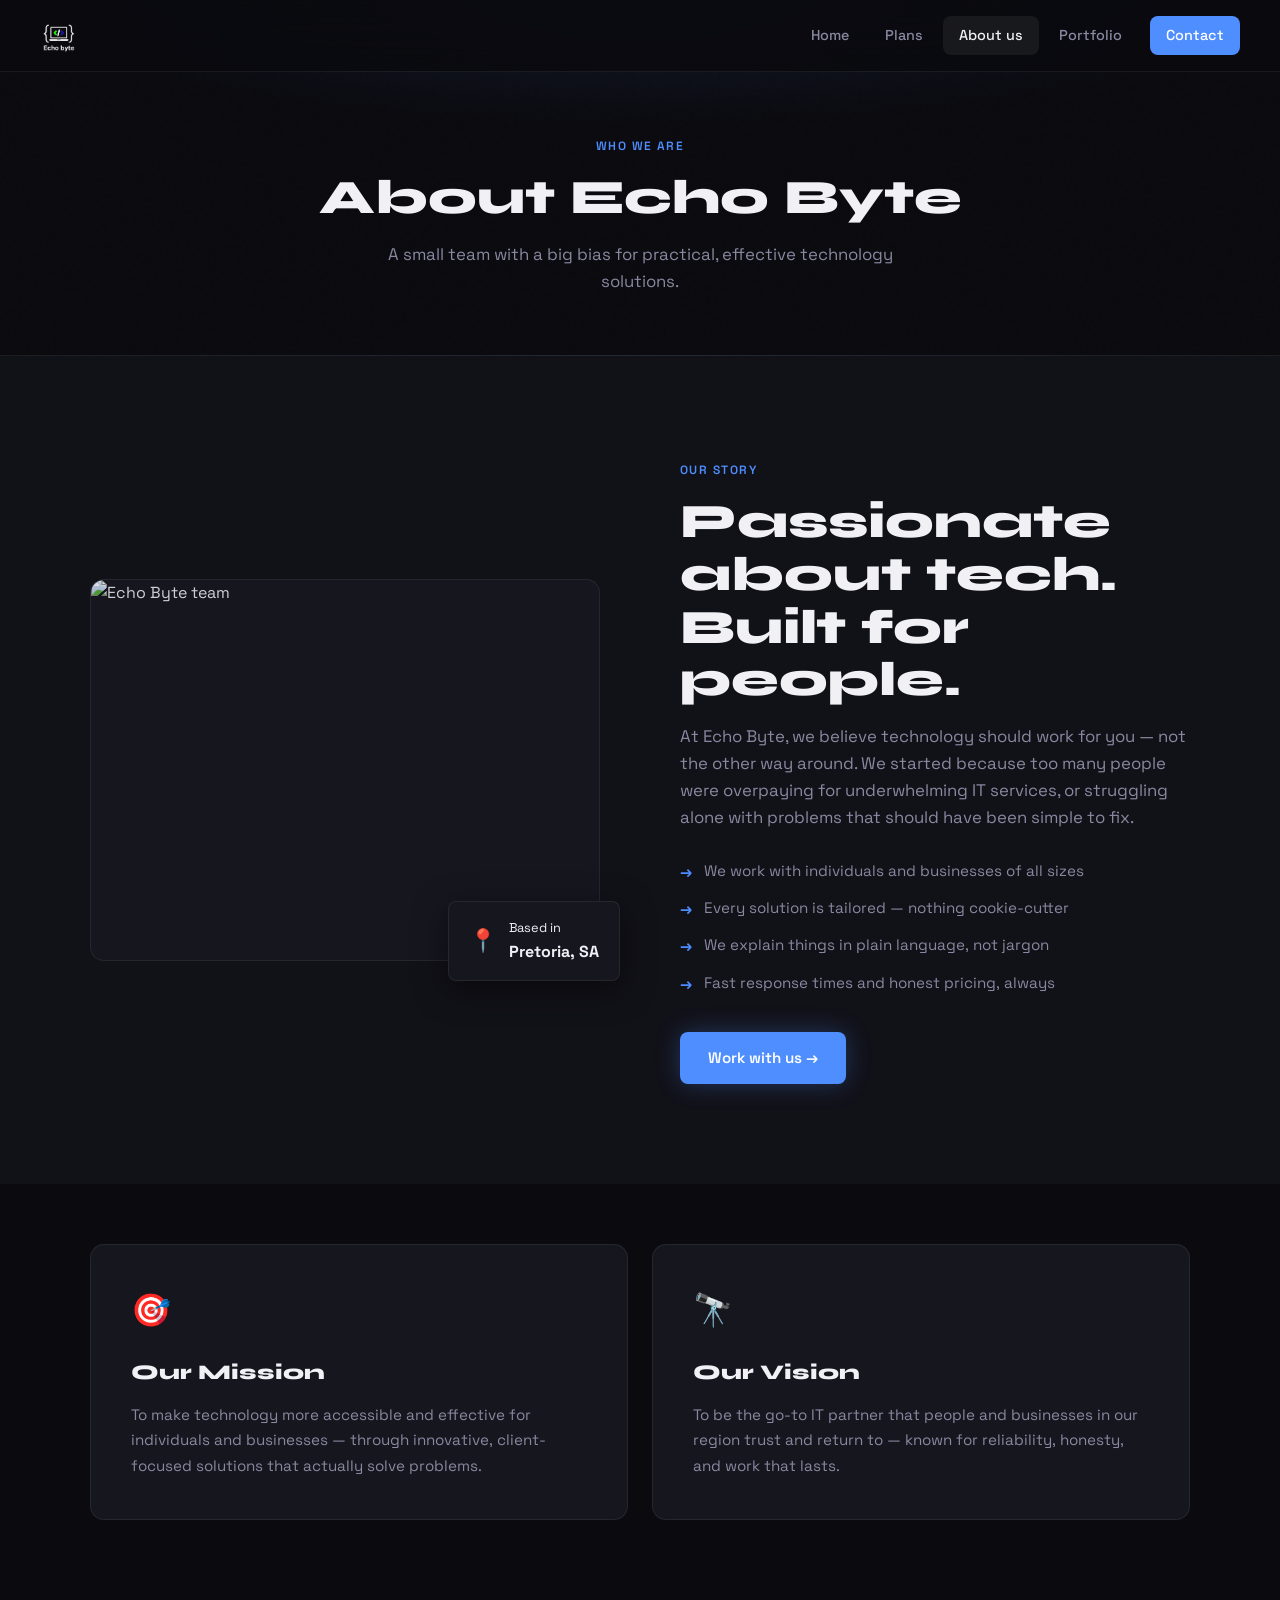
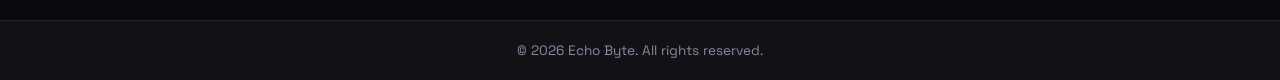
==== about.html @ 9bf3c364 "Add files via upload" ====
<!DOCTYPE html>
<html lang="en">
<head>
  <meta charset="UTF-8">
  <meta name="viewport" content="width=device-width, initial-scale=1.0">
  <title>About Us — Echo Byte</title>
  <link rel="stylesheet" href="style.css">
</head>

<body>

  <header>
    <a href="/" style="display:flex;align-items:center;gap:10px;">
    <img src="Logo_transparntBG.png" alt="Echo Byte" class="logo-img">
  </a>
    <div class="menu-toggle" id="menuToggle" aria-label="Toggle menu">
      <span></span><span></span><span></span>
    </div>
    <nav id="mainNav">
      <ul>
        <li><a href="index.html">Home</a></li>
        <li><a href="planne.html">Plans</a></li>
        <li><a href="about.html" class="active">About us</a></li>
        <li><a href="portfolio.html">Portfolio</a></li>
        <li><a href="kontak.html" class="nav-cta">Contact</a></li>
      </ul>
    </nav>
  </header>

  <div class="page-hero">
    <span class="section-tag fade-in">Who we are</span>
    <h1 class="section-title fade-in fade-in-1">About Echo Byte</h1>
    <p class="section-sub fade-in fade-in-2">A small team with a big bias for practical, effective technology solutions.</p>
  </div>

  <section class="about">
    <div class="about-inner">

      <div class="about-visual fade-in">
        <div class="about-img-wrap">
          <img src="images/teamwork.jpg" alt="Echo Byte team">
        </div>
        <div class="about-float">
          <div class="about-float-icon">📍</div>
          <div class="about-float-text">
            <span>Based in</span>
            <strong>Pretoria, SA</strong>
          </div>
        </div>
      </div>

      <div class="about-content fade-in fade-in-2">
        <span class="section-tag">Our story</span>
        <h2 class="section-title">Passionate about tech.<br>Built for people.</h2>
        <p class="section-sub" style="margin-bottom: 28px;">
          At Echo Byte, we believe technology should work for you — not the other way around. We started because too many people were overpaying for underwhelming IT services, or struggling alone with problems that should have been simple to fix.
        </p>
        <ul class="about-list">
          <li>We work with individuals and businesses of all sizes</li>
          <li>Every solution is tailored — nothing cookie-cutter</li>
          <li>We explain things in plain language, not jargon</li>
          <li>Fast response times and honest pricing, always</li>
        </ul>
        <a href="kontak.html" class="btn btn-primary">Work with us →</a>
      </div>

    </div>
  </section>

  <section class="mv-section">
    <div class="mv-grid">

      <div class="mv-card fade-in">
        <div class="mv-icon">🎯</div>
        <h3 class="mv-title">Our Mission</h3>
        <p class="mv-body">
          To make technology more accessible and effective for individuals and businesses — through innovative, client-focused solutions that actually solve problems.
        </p>
      </div>

      <div class="mv-card fade-in fade-in-1">
        <div class="mv-icon">🔭</div>
        <h3 class="mv-title">Our Vision</h3>
        <p class="mv-body">
          To be the go-to IT partner that people and businesses in our region trust and return to — known for reliability, honesty, and work that lasts.
        </p>
      </div>

    </div>
  </section>

 <footer class="footer-reveal">

  <div class="footer-preview">
    <p>© 2026 Echo Byte. All rights reserved.</p>
  </div>

  <div class="footer-large">

    <div class="footer-container">

      <div class="footer-brand">
        <img src="Logo_transparntBG.png" alt="Echo Byte" class="footer-logo">

        <p>
          Practical, effective technology solutions designed for individuals
          and businesses that value reliability and simplicity.
        </p>
      </div>

      <div class="footer-column">
        <h3>Navigation</h3>
        <ul>
          <li><a href="/index.html">Home</a></li>
          <li><a href="/about.html">About Us</a></li>
          <li><a href="/planne.html">Plans</a></li>
          <li><a href="/services.html">Services</a></li>
          <li><a href="/kontak.html">Contact</a></li>
        </ul>
      </div>

      <div class="footer-column">
        <h3>Legal</h3>
        <ul>
          <li><a href="/privacyagreement.html">Privacy Agreement</a></li>
          <li><a href="/TandCs.html">Terms & Conditions</a></li>
        </ul>
      </div>

    </div>

  </div>

</footer>
 
<script>
document.addEventListener("DOMContentLoaded", () => {
  const footer = document.querySelector(".footer-reveal");

  if (!footer) return;

  let startY = 0;

  const nearBottom = () =>
    window.innerHeight + window.scrollY >=
    document.documentElement.scrollHeight - 10;

  // DESKTOP (mouse wheel)
  window.addEventListener("wheel", (e) => {
    if (!nearBottom()) return;

    if (e.deltaY > 0) {
      footer.classList.add("expanded");
    }

    if (e.deltaY < 0) {
      footer.classList.remove("expanded");
    }
  }, { passive: true });

  // MOBILE (touch)
  window.addEventListener("touchstart", (e) => {
    startY = e.touches[0].clientY;
  }, { passive: true });

  window.addEventListener("touchmove", (e) => {
    if (!nearBottom()) return;

    const y = e.touches[0].clientY;
    const diff = startY - y;

    if (diff > 25) {
      footer.classList.add("expanded"); // swipe up
    }

    if (diff < -25) {
      footer.classList.remove("expanded"); // swipe down
    }
  }, { passive: true });
});
</script>

</body>
</html>
---- style.css ----
@import url('https://fonts.googleapis.com/css2?family=Space+Grotesk:wght@300;400;500;600;700&family=Syne:wght@700;800&display=swap');

/* ── Reset & Base ────────────────────────────────── */
*, *::before, *::after {
  margin: 0;
  padding: 0;
  box-sizing: border-box;
}

:root {
  --bg:        #0a0a0f;
  --bg-2:      #111118;
  --bg-card:   #16161f;
  --border:    rgba(255,255,255,0.07);
  --accent:    #4f8eff;
  --accent-2:  #a78bfa;
  --text:      #f0f0f5;
  --muted:     #8888a0;
  --nav-h:     72px;
  --radius:    14px;
  --radius-sm: 8px;
}

html { scroll-behavior: smooth; }

body {
  font-family: 'Space Grotesk', sans-serif;
  background: var(--bg);
  color: var(--text);
  overflow-x: hidden;
  line-height: 1.6;
}

img { max-width: 100%; display: block; }
a   { text-decoration: none; color: inherit; }

/* ── Noise overlay ───────────────────────────────── */
body::before {
  content: '';
  position: fixed;
  inset: 0;
  background-image: url("data:image/svg+xml,%3Csvg viewBox='0 0 256 256' xmlns='http://www.w3.org/2000/svg'%3E%3Cfilter id='n'%3E%3CfeTurbulence type='fractalNoise' baseFrequency='0.9' numOctaves='4' stitchTiles='stitch'/%3E%3C/filter%3E%3Crect width='100%25' height='100%25' filter='url(%23n)' opacity='0.04'/%3E%3C/svg%3E");
  pointer-events: none;
  z-index: 0;
  opacity: 0.4;
}

/* ── Navigation ──────────────────────────────────── */
header {
  position: fixed;
  top: 0; left: 0; right: 0;
  height: var(--nav-h);
  display: flex;
  align-items: center;
  padding: 0 40px;
  background: rgba(10,10,15,0.85);
  backdrop-filter: blur(20px);
  -webkit-backdrop-filter: blur(20px);
  border-bottom: 1px solid var(--border);
  z-index: 1000;
  gap: 24px;
}

.logo-img {
  height: 36px;
  width: auto;
}

nav { margin-left: auto; }

nav ul {
  display: flex;
  list-style: none;
  gap: 4px;
  align-items: center;
}

nav a {
  display: block;
  padding: 8px 16px;
  border-radius: var(--radius-sm);
  font-size: 0.9rem;
  font-weight: 500;
  color: var(--muted);
  transition: color 0.2s, background 0.2s;
}

nav a:hover,
nav a.active {
  color: var(--text);
  background: rgba(255,255,255,0.06);
}

nav a.nav-cta {
  background: var(--accent);
  color: #fff;
  margin-left: 8px;
}
nav a.nav-cta:hover {
  background: #3a7aee;
  color: #fff;
}

/* Hamburger */
.menu-toggle {
  display: none;
  flex-direction: column;
  cursor: pointer;
  gap: 5px;
  margin-left: auto;
  padding: 4px;
}
.menu-toggle span {
  width: 22px; height: 2px;
  background: var(--text);
  border-radius: 2px;
  transition: transform 0.3s, opacity 0.3s;
}

/* ── Buttons ─────────────────────────────────────── */
.btn {
  display: inline-flex;
  align-items: center;
  gap: 8px;
  padding: 14px 28px;
  border-radius: var(--radius-sm);
  font-family: 'Space Grotesk', sans-serif;
  font-size: 0.95rem;
  font-weight: 600;
  cursor: pointer;
  transition: transform 0.2s, box-shadow 0.2s, background 0.2s;
  border: none;
}

.btn-primary {
  background: var(--accent);
  color: #fff;
  box-shadow: 0 0 24px rgba(79,142,255,0.3);
}
.btn-primary:hover {
  background: #3a7aee;
  transform: translateY(-2px);
  box-shadow: 0 4px 32px rgba(79,142,255,0.45);
}

.btn-ghost {
  background: transparent;
  color: var(--text);
  border: 1px solid var(--border);
}
.btn-ghost:hover {
  background: rgba(255,255,255,0.06);
  transform: translateY(-2px);
}

/* ── Section base ────────────────────────────────── */
section {
  position: relative;
  z-index: 1;
}

.section-tag {
  display: inline-block;
  font-size: 0.75rem;
  font-weight: 600;
  letter-spacing: 0.12em;
  text-transform: uppercase;
  color: var(--accent);
  margin-bottom: 16px;
}

.section-title {
  font-family: 'Syne', sans-serif;
  font-size: clamp(2rem, 4vw, 3rem);
  font-weight: 800;
  line-height: 1.1;
  margin-bottom: 16px;
}

.section-sub {
  font-size: 1.05rem;
  color: var(--muted);
  max-width: 540px;
}

/* ── Hero ────────────────────────────────────────── */
.hero {
  min-height: 100vh;
  display: flex;
  align-items: center;
  justify-content: center;
  text-align: center;
  padding: calc(var(--nav-h) + 60px) 24px 80px;
  position: relative;
  overflow: hidden;
}

.hero-bg {
  position: absolute;
  inset: 0;
  background: radial-gradient(ellipse 80% 60% at 50% 0%, rgba(79,142,255,0.12) 0%, transparent 70%),
              radial-gradient(ellipse 60% 40% at 80% 80%, rgba(167,139,250,0.08) 0%, transparent 60%);
}

/* Grid lines */
.hero-bg::after {
  content: '';
  position: absolute;
  inset: 0;
  background-image:
    linear-gradient(rgba(255,255,255,0.03) 1px, transparent 1px),
    linear-gradient(90deg, rgba(255,255,255,0.03) 1px, transparent 1px);
  background-size: 60px 60px;
  mask-image: radial-gradient(ellipse 80% 80% at 50% 50%, black, transparent);
}

.hero-content {
  position: relative;
  z-index: 2;
  max-width: 760px;
}

.hero-badge {
  display: inline-flex;
  align-items: center;
  gap: 8px;
  padding: 6px 16px;
  border-radius: 100px;
  border: 1px solid rgba(79,142,255,0.3);
  background: rgba(79,142,255,0.08);
  font-size: 0.8rem;
  font-weight: 500;
  color: var(--accent);
  margin-bottom: 28px;
}
.hero-badge::before {
  content: '';
  width: 6px; height: 6px;
  border-radius: 50%;
  background: var(--accent);
  animation: pulse 2s infinite;
}
@keyframes pulse {
  0%,100% { opacity: 1; transform: scale(1); }
  50%      { opacity: 0.5; transform: scale(1.3); }
}

.hero h1 {
  font-family: 'Syne', sans-serif;
  font-size: clamp(2.6rem, 6vw, 5rem);
  font-weight: 800;
  line-height: 1.05;
  margin-bottom: 24px;
  letter-spacing: -0.02em;
}

.hero h1 .grad {
  background: linear-gradient(135deg, var(--accent), var(--accent-2));
  -webkit-background-clip: text;
  -webkit-text-fill-color: transparent;
  background-clip: text;
}

.hero p {
  font-size: 1.15rem;
  color: var(--muted);
  margin-bottom: 40px;
  max-width: 520px;
  margin-left: auto;
  margin-right: auto;
}

.hero-actions {
  display: flex;
  gap: 12px;
  justify-content: center;
  flex-wrap: wrap;
}

/* Scroll indicator */
.scroll-hint {
  position: absolute;
  bottom: 36px;
  left: 50%;
  transform: translateX(-50%);
  display: flex;
  flex-direction: column;
  align-items: center;
  gap: 6px;
  color: var(--muted);
  font-size: 0.75rem;
  letter-spacing: 0.08em;
  text-transform: uppercase;
  animation: fadeInUp 1s 1s both;
}
.scroll-hint::after {
  content: '';
  width: 1px;
  height: 32px;
  background: linear-gradient(var(--muted), transparent);
  animation: scrollLine 1.5s ease-in-out infinite;
}
@keyframes scrollLine {
  0%   { transform: scaleY(0); transform-origin: top; }
  50%  { transform: scaleY(1); transform-origin: top; }
  51%  { transform-origin: bottom; }
  100% { transform: scaleY(0); transform-origin: bottom; }
}

/* ── Stats bar ───────────────────────────────────── */
.stats-bar {
  display: flex;
  justify-content: center;
  gap: 0;
  border-top: 1px solid var(--border);
  border-bottom: 1px solid var(--border);
  background: var(--bg-2);
  overflow: hidden;
}
.stat-item {
  flex: 1;
  max-width: 220px;
  padding: 28px 24px;
  text-align: center;
  border-right: 1px solid var(--border);
}
.stat-item:last-child { border-right: none; }
.stat-num {
  font-family: 'Syne', sans-serif;
  font-size: 1.8rem;
  font-weight: 800;
  color: var(--accent);
  display: block;
}
.stat-label {
  font-size: 0.8rem;
  color: var(--muted);
  margin-top: 2px;
}

/* ── Services grid ───────────────────────────────── */
.services {
  padding: 100px 40px;
  background: var(--bg);
}

.services-header {
  text-align: center;
  margin-bottom: 64px;
}
.services-header .section-sub {
  margin: 0 auto;
}

.services-grid {
  display: grid;
  grid-template-columns: repeat(auto-fit, minmax(280px, 1fr));
  gap: 20px;
  max-width: 1200px;
  margin: 0 auto;
}

.service-card {
  background: var(--bg-card);
  border: 1px solid var(--border);
  border-radius: var(--radius);
  padding: 36px 32px;
  position: relative;
  overflow: hidden;
  transition: border-color 0.3s, transform 0.3s, box-shadow 0.3s;
  cursor: default;
}

.service-card::before {
  content: '';
  position: absolute;
  top: 0; left: 0; right: 0;
  height: 2px;
  background: linear-gradient(90deg, var(--accent), var(--accent-2));
  opacity: 0;
  transition: opacity 0.3s;
}

.service-card:hover {
  border-color: rgba(79,142,255,0.25);
  transform: translateY(-4px);
  box-shadow: 0 12px 40px rgba(0,0,0,0.4);
}
.service-card:hover::before { opacity: 1; }

.service-icon {
  width: 52px; height: 52px;
  border-radius: 12px;
  background: rgba(79,142,255,0.12);
  display: flex;
  align-items: center;
  justify-content: center;
  font-size: 1.5rem;
  margin-bottom: 24px;
  border: 1px solid rgba(79,142,255,0.2);
}

.service-card h2 {
  font-size: 1.15rem;
  font-weight: 600;
  margin-bottom: 10px;
}
.service-card p {
  font-size: 0.9rem;
  color: var(--muted);
  line-height: 1.6;
  margin-bottom: 24px;
}
.service-link {
  font-size: 0.85rem;
  font-weight: 600;
  color: var(--accent);
  display: inline-flex;
  align-items: center;
  gap: 6px;
  transition: gap 0.2s;
}

    .services-page { padding: 80px 40px 100px; background: var(--bg); }

    .services-full-grid {
      max-width: 1100px;
      margin: 0 auto;
      display: grid;
      gap: 32px;
    }

    .service-full-card {
      background: var(--bg-card);
      border: 1px solid var(--border);
      border-radius: var(--radius);
      display: grid;
      grid-template-columns: 280px 1fr;
      overflow: hidden;
      transition: border-color 0.3s, box-shadow 0.3s;
    }
    .service-full-card:hover {
      border-color: rgba(79,142,255,0.25);
      box-shadow: 0 8px 40px rgba(0,0,0,0.4);
    }
    .service-full-card:nth-child(even) {
      grid-template-columns: 1fr 280px;
    }
    .service-full-card:nth-child(even) .sfcard-visual { order: 2; }
    .service-full-card:nth-child(even) .sfcard-body   { order: 1; }

    .sfcard-visual {
      background: var(--bg-2);
      display: flex;
      align-items: center;
      justify-content: center;
      font-size: 4rem;
      border-right: 1px solid var(--border);
      position: relative;
      overflow: hidden;
      min-height: 220px;
    }
    .service-full-card:nth-child(even) .sfcard-visual {
      border-right: none;
      border-left: 1px solid var(--border);
    }
    .sfcard-visual::after {
      content: '';
      position: absolute;
      inset: 0;
      background: radial-gradient(circle at 50% 50%, rgba(79,142,255,0.06), transparent 70%);
    }

    .sfcard-body {
      padding: 40px 40px;
    }
    .sfcard-tag {
      font-size: 0.72rem;
      font-weight: 600;
      letter-spacing: 0.1em;
      text-transform: uppercase;
      color: var(--accent);
      margin-bottom: 12px;
    }
    .sfcard-body h2 {
      font-family: 'Syne', sans-serif;
      font-size: 1.5rem;
      font-weight: 800;
      margin-bottom: 14px;
    }
    .sfcard-body p {
      color: var(--muted);
      font-size: 0.95rem;
      line-height: 1.7;
      margin-bottom: 24px;
    }
    .sfcard-features {
      list-style: none;
      display: flex;
      flex-direction: column;
      gap: 8px;
      margin-bottom: 28px;
    }
    .sfcard-features li {
      font-size: 0.88rem;
      color: var(--muted);
      display: flex;
      align-items: center;
      gap: 10px;
    }
    .sfcard-features li::before {
      content: '✓';
      color: var(--accent);
      font-weight: 700;
      font-size: 0.8rem;
    }

    @media (max-width: 768px) {
      .services-page { padding: 60px 20px 80px; }
      .service-full-card,
      .service-full-card:nth-child(even) {
        grid-template-columns: 1fr;
      }
      .sfcard-visual { min-height: 140px; border-right: none !important; border-left: none !important; border-bottom: 1px solid var(--border); }
      .service-full-card:nth-child(even) .sfcard-visual { order: 0; }
      .service-full-card:nth-child(even) .sfcard-body   { order: 1; }
      .sfcard-body { padding: 28px 24px; }
    }
.service-card:hover .service-link { gap: 10px; }

/* ── About ───────────────────────────────────────── */
.about {
  padding: 100px 40px;
  background: var(--bg-2);
}

.about-inner {
  max-width: 1100px;
  margin: 0 auto;
  display: grid;
  grid-template-columns: 1fr 1fr;
  gap: 80px;
  align-items: center;
}

.about-visual {
  position: relative;
}
.about-img-wrap {
  border-radius: var(--radius);
  overflow: hidden;
  border: 1px solid var(--border);
  aspect-ratio: 4/3;
  background: var(--bg-card);
  display: flex;
  align-items: center;
  justify-content: center;
}
.about-img-wrap img {
  width: 100%; height: 100%;
  object-fit: cover;
  opacity: 0.85;
}

/* floating card */
.about-float {
  position: absolute;
  bottom: -20px;
  right: -20px;
  background: var(--bg-card);
  border: 1px solid var(--border);
  border-radius: var(--radius-sm);
  padding: 16px 20px;
  display: flex;
  align-items: center;
  gap: 12px;
  box-shadow: 0 8px 32px rgba(0,0,0,0.5);
}
.about-float-icon { font-size: 1.4rem; }
.about-float-text { font-size: 0.8rem; }
.about-float-text strong { display: block; font-size: 1rem; }

.about-content .section-sub { margin-bottom: 32px; }

.about-list {
  list-style: none;
  display: flex;
  flex-direction: column;
  gap: 12px;
  margin-bottom: 36px;
}
.about-list li {
  display: flex;
  align-items: flex-start;
  gap: 12px;
  font-size: 0.95rem;
  color: var(--muted);
}
.about-list li::before {
  content: '→';
  color: var(--accent);
  font-weight: 700;
  margin-top: 1px;
  flex-shrink: 0;
}
.mv-section { padding: 60px 40px 100px; background: var(--bg); }
    .mv-grid {
      max-width: 1100px;
      margin: 0 auto;
      display: grid;
      grid-template-columns: 1fr 1fr;
      gap: 24px;
    }
    .mv-card {
      background: var(--bg-card);
      border: 1px solid var(--border);
      border-radius: var(--radius);
      padding: 40px;
    }
    .mv-icon  { font-size: 2rem; margin-bottom: 20px; }
    .mv-title { font-family: 'Syne', sans-serif; font-size: 1.3rem; font-weight: 800; margin-bottom: 12px; }
    .mv-body  { color: var(--muted); font-size: 0.95rem; line-height: 1.7; }

    @media (max-width: 768px) {
      .mv-section { padding: 40px 20px 70px; }
      .mv-grid { grid-template-columns: 1fr; }
      .mv-card { padding: 28px 24px; }
    }


/* ── Contact ─────────────────────────────────────── */
.contact {
  padding: 100px 40px;
  background: var(--bg);
}

.contact-inner {
  max-width: 1100px;
  margin: 0 auto;
  display: grid;
  grid-template-columns: 1fr 1fr;
  gap: 60px;
  align-items: start;
}

.contact-header { margin-bottom: 40px; }

.contact-details {
  display: flex;
  flex-direction: column;
  gap: 20px;
  margin-top: 40px;
}
.contact-detail {
  display: flex;
  align-items: center;
  gap: 16px;
}
.contact-detail-icon {
  width: 42px; height: 42px;
  border-radius: 10px;
  background: rgba(79,142,255,0.1);
  border: 1px solid rgba(79,142,255,0.2);
  display: flex;
  align-items: center;
  justify-content: center;
  font-size: 1rem;
  flex-shrink: 0;
}
.contact-detail-text { font-size: 0.9rem; }
.contact-detail-text span { display: block; color: var(--muted); font-size: 0.78rem; margin-bottom: 2px; }

/* Form */
.contact-form {
  background: var(--bg-card);
  border: 1px solid var(--border);
  border-radius: var(--radius);
  padding: 40px;
}

.form-group {
  margin-bottom: 20px;
}
.form-group label {
  display: block;
  font-size: 0.8rem;
  font-weight: 600;
  color: var(--muted);
  margin-bottom: 8px;
  letter-spacing: 0.04em;
  text-transform: uppercase;
}
.form-group input,
.form-group textarea,
.form-group select {
  width: 100%;
  background: rgba(255,255,255,0.04);
  border: 1px solid var(--border);
  border-radius: var(--radius-sm);
  padding: 12px 16px;
  color: var(--text);
  font-family: 'Space Grotesk', sans-serif;
  font-size: 0.95rem;
  outline: none;
  transition: border-color 0.2s, box-shadow 0.2s;
}
.form-group input:focus,
.form-group textarea:focus,
.form-group select:focus {
  border-color: var(--accent);
  box-shadow: 0 0 0 3px rgba(79,142,255,0.12);
}
.form-group textarea { resize: vertical; min-height: 120px; }
.form-group select option { background: var(--bg-card); }

/* ── Plans ──────────────────────────────────────── */
.plans-hero {
  padding: calc(var(--nav-h) + 60px) 20px 60px;
  text-align: center;
  background: radial-gradient(ellipse 70% 50% at 50% 0%, rgba(79,142,255,0.1) 0%, transparent 70%);
  border-bottom: 1px solid var(--border);
}
.plans-hero h1 {
  font-family: 'Syne', sans-serif;
  font-size: clamp(2rem, 5vw, 3.2rem);
  font-weight: 800;
  line-height: 1.2;
  margin-bottom: 16px;
}
.plans-hero h1 .grad {
  background: linear-gradient(135deg, var(--accent), var(--accent-2));
  -webkit-background-clip: text;
  -webkit-text-fill-color: transparent;
  background-clip: text;
}
.plans-hero p { color: var(--muted); font-size: 1.1rem; max-width: 560px; margin: 0 auto; }

.pricing-section {
  padding: 60px 20px 100px;
  background: var(--bg);
}
.pricing-grid {
  display: flex;
  flex-wrap: wrap;
  gap: 28px;
  justify-content: center;
  max-width: 1100px;
  margin: 0 auto;
}
.plan-card {
  background: var(--bg-card);
  border: 1px solid var(--border);
  border-radius: var(--radius);
  padding: 36px 30px;
  flex: 1 1 290px;
  max-width: 340px;
  position: relative;
  transition: transform 0.3s, border-color 0.3s;
}
.plan-card:hover {
  transform: translateY(-6px);
  border-color: var(--accent);
}
.plan-card.featured {
  border-color: var(--accent);
  background: linear-gradient(160deg, #1a2a3a 0%, var(--bg-card) 100%);
}
.plan-badge {
  position: absolute;
  top: -14px; left: 50%;
  transform: translateX(-50%);
  background: var(--accent);
  color: white;
  font-size: 0.72rem;
  font-weight: 700;
  letter-spacing: 0.08em;
  text-transform: uppercase;
  padding: 5px 16px;
  border-radius: 50px;
  white-space: nowrap;
}
.plan-tier {
  font-size: 0.75rem;
  font-weight: 700;
  letter-spacing: 0.12em;
  text-transform: uppercase;
  color: var(--accent);
  margin-bottom: 6px;
}
.plan-name {
  font-family: 'Syne', sans-serif;
  font-size: 1.6rem;
  font-weight: 800;
  color: var(--text);
  margin-bottom: 4px;
}
.plan-tagline { color: var(--muted); font-size: 0.9rem; margin-bottom: 24px; font-style: italic; }
.plan-price-block {
  background: rgba(255,255,255,0.04);
  border-radius: var(--radius-sm);
  padding: 16px 20px;
  margin-bottom: 28px;
  border: 1px solid var(--border);
}
.plan-price-row {
  display: flex;
  justify-content: space-between;
  align-items: baseline;
  margin-bottom: 6px;
}
.plan-price-row:last-child { margin-bottom: 0; }
.price-label { font-size: 0.8rem; color: var(--muted); }
.price-value { font-size: 1rem; font-weight: 700; color: var(--text); }
.plan-features {
  list-style: none;
  padding: 0;
  margin: 0 0 32px;
  display: flex;
  flex-direction: column;
  gap: 10px;
}
.plan-features li {
  display: flex;
  align-items: flex-start;
  gap: 10px;
  font-size: 0.9rem;
  color: var(--muted);
  line-height: 1.4;
}
.plan-features li .check { color: var(--accent); font-size: 1rem; flex-shrink: 0; margin-top: 1px; }
.plan-cta {
  display: block;
  text-align: center;
  background: var(--accent);
  color: white;
  padding: 13px 24px;
  border-radius: var(--radius-sm);
  font-weight: 700;
  font-size: 0.95rem;
  transition: background 0.3s, transform 0.2s;
}
.plan-cta:hover { background: #3a7aee; transform: translateY(-2px); }
.plan-card:not(.featured) .plan-cta {
  background: transparent;
  border: 1px solid var(--border);
  color: var(--accent);
}
.plan-card:not(.featured) .plan-cta:hover {
  background: var(--accent);
  color: white;
  border-color: var(--accent);
}

.good-to-know {
  background: var(--bg-2);
  border-top: 1px solid var(--border);
  padding: 60px 20px;
  text-align: center;
}
.good-to-know h2 {
  font-family: 'Syne', sans-serif;
  font-size: 1.4rem;
  font-weight: 700;
  margin-bottom: 28px;
  color: var(--text);
}
.notes-grid {
  display: flex;
  flex-wrap: wrap;
  gap: 16px;
  justify-content: center;
  max-width: 900px;
  margin: 0 auto 36px;
}
.note-item {
  background: var(--bg-card);
  border-radius: var(--radius-sm);
  padding: 14px 20px;
  flex: 1 1 260px;
  max-width: 420px;
  text-align: left;
  font-size: 0.88rem;
  color: var(--muted);
  line-height: 1.5;
  border: 1px solid var(--border);
}
.note-item::before { content: '•'; color: var(--accent); margin-right: 8px; }
.cta-email {
  color: var(--accent);
  font-weight: 700;
  font-size: 1rem;
  border-bottom: 2px solid rgba(79,142,255,0.3);
  padding-bottom: 2px;
  transition: border-color 0.3s;
}
.cta-email:hover { border-color: var(--accent); }

@media (max-width: 768px) {
  .pricing-grid { flex-direction: column; align-items: center; }
  .plan-card { max-width: 100%; }
}

/* ── Onboarding ──────────────────────────────────────── */
.onboard-wrap {
  min-height: 100vh;
  display: flex;
  flex-direction: column;
  align-items: center;
  padding: 100px 20px 60px;
}
.onboard-logo { height: 48px; margin-bottom: 32px; }

.step-indicator { display: flex; gap: 8px; margin-bottom: 36px; }
.step-dot {
  width: 10px; height: 10px;
  border-radius: 50%;
  background: var(--border);
  transition: background 0.3s;
}
.step-dot.active { background: var(--accent); }
.step-dot.done   { background: #3a7aee; }

.card {
  background: var(--bg-card);
  border: 1px solid var(--border);
  border-radius: var(--radius);
  padding: 40px 36px;
  width: 100%;
  max-width: 600px;
  margin-bottom: 24px;
}
.card-title {
  font-family: 'Syne', sans-serif;
  font-size: 1.4rem;
  font-weight: 800;
  color: var(--text);
  margin-bottom: 6px;
}
.card-sub { color: var(--muted); font-size: 0.9rem; margin-bottom: 28px; }

.field { margin-bottom: 18px; }
.field label {
  display: block;
  font-size: 0.78rem;
  font-weight: 600;
  color: var(--muted);
  margin-bottom: 6px;
  letter-spacing: 0.06em;
  text-transform: uppercase;
}
.field label .req { color: var(--accent); margin-left: 2px; }
.field label .opt { color: #555; font-weight: 400; font-size: 0.72rem; margin-left: 6px; text-transform: none; }
.field input[type="text"],
.field input[type="email"],
.field input[type="tel"],
.field input[type="url"],
.field textarea,
.field select {
  width: 100%;
  background: rgba(255,255,255,0.04);
  border: 1px solid var(--border);
  border-radius: var(--radius-sm);
  color: var(--text);
  padding: 12px 14px;
  font-size: 0.95rem;
  font-family: 'Space Grotesk', sans-serif;
  outline: none;
  transition: border-color 0.2s, box-shadow 0.2s;
}
.field input:focus,
.field textarea:focus,
.field select:focus {
  border-color: var(--accent);
  box-shadow: 0 0 0 3px rgba(79,142,255,0.12);
}
.field textarea { resize: vertical; min-height: 90px; }

.color-row { display: flex; gap: 10px; align-items: center; flex-wrap: wrap; }
.color-swatch-wrap { display: flex; flex-direction: column; align-items: center; gap: 4px; }
.color-swatch-wrap input[type="color"] {
  width: 44px; height: 44px;
  border-radius: var(--radius-sm);
  border: 1px solid var(--border);
  background: none;
  cursor: pointer;
  padding: 2px;
}
.color-swatch-wrap span { font-size: 0.7rem; color: var(--muted); }

.upload-area {
  border: 2px dashed var(--border);
  border-radius: var(--radius-sm);
  padding: 28px;
  text-align: center;
  cursor: pointer;
  transition: border-color 0.3s, background 0.3s;
  position: relative;
}
.upload-area:hover, .upload-area.dragover {
  border-color: var(--accent);
  background: rgba(79,142,255,0.05);
}
.upload-area input[type="file"] {
  position: absolute;
  inset: 0;
  opacity: 0;
  cursor: pointer;
  width: 100%; height: 100%;
}
.upload-icon { font-size: 2rem; margin-bottom: 8px; }
.upload-label { color: var(--muted); font-size: 0.88rem; }
.upload-label strong { color: var(--accent); }
.upload-preview { display: none; margin-top: 14px; }
.upload-preview img { max-height: 80px; border-radius: 6px; border: 1px solid var(--border); }
.upload-preview span { display: block; font-size: 0.78rem; color: var(--muted); margin-top: 4px; }

.field-row { display: flex; gap: 16px; }
.field-row .field { flex: 1; }

.section-divider { border: none; border-top: 1px solid var(--border); margin: 28px 0; }

.payment-notice {
  background: rgba(79,142,255,0.08);
  border: 1px solid rgba(79,142,255,0.2);
  border-radius: var(--radius-sm);
  padding: 14px 18px;
  font-size: 0.85rem;
  color: var(--muted);
  margin-bottom: 20px;
  display: flex;
  gap: 10px;
  align-items: flex-start;
}
.payment-notice .lock { font-size: 1rem; flex-shrink: 0; }

.stripe-placeholder {
  background: rgba(255,255,255,0.04);
  border: 1px solid var(--border);
  border-radius: var(--radius-sm);
  padding: 12px 14px;
  color: var(--muted);
  font-size: 0.88rem;
  display: flex;
  align-items: center;
  gap: 8px;
}
.stripe-placeholder .stripe-icon { color: #635bff; }
.stripe-badge { display: inline-flex; align-items: center; gap: 5px; font-size: 0.72rem; color: var(--muted); margin-top: 8px; }
.stripe-badge::before { content: '🔒'; font-size: 0.75rem; }

.field input.invalid, .field textarea.invalid { border-color: #e05555; }
.field-error { font-size: 0.75rem; color: #e05555; margin-top: 4px; display: none; }

.step-nav {
  display: flex;
  gap: 12px;
  width: 100%;
  max-width: 600px;
  justify-content: flex-end;
}
.btn-back {
  background: transparent;
  border: 1px solid var(--border);
  color: var(--muted);
  padding: 12px 24px;
  border-radius: var(--radius-sm);
  font-weight: 700;
  cursor: pointer;
  font-size: 0.95rem;
  font-family: 'Space Grotesk', sans-serif;
  transition: border-color 0.3s, color 0.3s;
}
.btn-back:hover { border-color: var(--muted); color: var(--text); }
.btn-next {
  background: var(--accent);
  border: none;
  color: white;
  padding: 12px 28px;
  border-radius: var(--radius-sm);
  font-weight: 700;
  cursor: pointer;
  font-size: 0.95rem;
  font-family: 'Space Grotesk', sans-serif;
  transition: background 0.3s;
  flex: 1;
}
.btn-next:hover { background: #3a7aee; }

.success-screen {
  display: none;
  flex-direction: column;
  align-items: center;
  text-align: center;
  padding: 60px 20px;
  max-width: 500px;
}
.success-icon { font-size: 4rem; margin-bottom: 20px; }
.success-screen h2 {
  font-family: 'Syne', sans-serif;
  font-size: 1.8rem;
  font-weight: 800;
  margin-bottom: 12px;
}
.success-screen p { color: var(--muted); font-size: 1rem; line-height: 1.6; }

@media (max-width: 640px) {
  .card { padding: 28px 20px; }
  .field-row { flex-direction: column; gap: 0; }
}

/* ── Footer ──────────────────────────────────────── */
/* =========================
   FOOTER BASE
========================= */

/* =========================
   FOOTER REVEAL EFFECT
========================= */

.footer-reveal {
  position: relative;
  height: 60px;
  overflow: hidden;
  transition: height 0.45s ease;
  background: var(--bg-2);
  border-top: 1px solid var(--border);
  will-change: height;
  -webkit-overflow-scrolling: touch;
}

.footer-reveal.expanded {
  height: 500px;
}

/* copyright bar */

.footer-preview {
  height: 60px;
  display: flex;
  align-items: center;
  justify-content: center;
  border-bottom: 1px solid var(--border);
}

.footer-preview p {
  margin: 0;
  color: var(--muted);
  font-size: 0.85rem;
}

/* footer content */

.footer-large {
  padding: 50px 20px;
}

.footer-container {
  max-width: 1100px;
  margin: 0 auto;

  display: grid;
  grid-template-columns: 2fr 1fr 1fr;
  gap: 50px;
}

/* brand */

.footer-logo {
  height: 42px;
  margin-bottom: 18px;
}

.footer-brand p {
  color: var(--muted);
  max-width: 340px;
  line-height: 1.7;
  font-size: 0.9rem;
}

/* columns */

.footer-column h3 {
  font-family: 'Syne', sans-serif;
  font-size: 1rem;
  margin-bottom: 16px;
}

.footer-column ul {
  list-style: none;
  padding: 0;
  margin: 0;
}

.footer-column li {
  margin-bottom: 10px;
}

.footer-column a {
  color: var(--muted);
  text-decoration: none;
  transition: .2s;
}

.footer-column a:hover {
  color: var(--accent);
}

/* mobile */

@media (max-width: 900px) {
  .footer-container {
    grid-template-columns: 1fr 1fr;
  }
}

@media (max-width: 600px) {
  .footer-container {
    grid-template-columns: 1fr;
  }
}

/* ── Legal document pages ─────────────────────────── */
.legal-page {
  padding: calc(var(--nav-h) + 48px) 24px 80px;
  min-height: 100vh;
  display: flex;
  flex-direction: column;
  align-items: center;
  background: var(--bg);
}

.legal-wrap {
  width: 100%;
  max-width: 760px;
  display: flex;
  flex-direction: column;
  gap: 28px;
}

.legal-header { text-align: center; }
.legal-header .section-tag { display: block; }
.legal-header .section-title { font-size: clamp(1.8rem, 4vw, 2.6rem); }
.legal-header .section-sub { max-width: 100%; margin: 0 auto; }

.legal-card {
  background: var(--bg-card);
  border: 1px solid var(--border);
  border-radius: var(--radius);
  overflow: hidden;
}

.legal-scroll {
  max-height: 60vh;
  overflow-y: auto;
  padding: 36px 40px;
  scrollbar-width: thin;
  scrollbar-color: var(--accent) transparent;
}
.legal-scroll::-webkit-scrollbar { width: 8px; }
.legal-scroll::-webkit-scrollbar-track { background: transparent; }
.legal-scroll::-webkit-scrollbar-thumb {
  background: rgba(79,142,255,0.35);
  border-radius: 8px;
}
.legal-scroll::-webkit-scrollbar-thumb:hover { background: rgba(79,142,255,0.55); }

.legal-meta {
  color: var(--muted);
  font-size: 0.85rem;
  margin-bottom: 28px;
  padding-bottom: 20px;
  border-bottom: 1px solid var(--border);
}
.legal-meta strong { color: var(--text); }

.legal-intro {
  color: var(--muted);
  font-size: 0.98rem;
  line-height: 1.7;
  margin-bottom: 32px;
}

.legal-section { margin-bottom: 32px; }
.legal-section:last-child { margin-bottom: 0; }

.legal-section-head {
  display: flex;
  align-items: baseline;
  gap: 12px;
  margin-bottom: 16px;
}
.legal-num {
  font-family: 'Syne', sans-serif;
  font-weight: 800;
  font-size: 0.85rem;
  color: var(--accent);
  background: rgba(79,142,255,0.1);
  border: 1px solid rgba(79,142,255,0.2);
  border-radius: 6px;
  padding: 4px 10px;
  flex-shrink: 0;
}
.legal-section-head h2 {
  font-family: 'Syne', sans-serif;
  font-size: 1.15rem;
  font-weight: 800;
  color: var(--text);
}

.legal-sub { margin-bottom: 18px; }
.legal-sub:last-child { margin-bottom: 0; }
.legal-sub h3 {
  font-size: 0.95rem;
  font-weight: 600;
  color: var(--text);
  margin-bottom: 8px;
}

.legal-section p,
.legal-sub p {
  color: var(--muted);
  font-size: 0.92rem;
  line-height: 1.75;
  margin-bottom: 10px;
}
.legal-section p:last-child,
.legal-sub p:last-child { margin-bottom: 0; }

.legal-section ul {
  list-style: none;
  display: flex;
  flex-direction: column;
  gap: 8px;
  margin: 12px 0;
  padding-left: 4px;
}
.legal-section ul li {
  display: flex;
  align-items: flex-start;
  gap: 10px;
  font-size: 0.92rem;
  color: var(--muted);
  line-height: 1.6;
}
.legal-section ul li::before {
  content: '→';
  color: var(--accent);
  font-weight: 700;
  flex-shrink: 0;
}

.legal-callout {
  background: rgba(79,142,255,0.08);
  border: 1px solid rgba(79,142,255,0.2);
  border-radius: var(--radius-sm);
  padding: 14px 18px;
  font-size: 0.88rem;
  color: var(--muted);
  margin: 14px 0;
  line-height: 1.65;
}
.legal-callout strong { color: var(--text); }

.legal-divider {
  border: none;
  border-top: 1px solid var(--border);
  margin: 28px 0;
}

.legal-signoff {
  border-top: 1px solid var(--border);
  padding-top: 24px;
  margin-top: 32px;
}
.legal-signoff-grid {
  display: grid;
  grid-template-columns: 1fr 1fr;
  gap: 24px;
}
.legal-signoff-grid h4 {
  font-family: 'Syne', sans-serif;
  font-size: 0.9rem;
  font-weight: 800;
  margin-bottom: 12px;
  color: var(--text);
}
.legal-signoff-grid p {
  font-size: 0.85rem;
  color: var(--muted);
  line-height: 2.1;
}

.legal-actions {
  display: flex;
  justify-content: center;
}
.btn-back-big {
  display: inline-flex;
  align-items: center;
  gap: 10px;
  background: var(--accent);
  color: #fff;
  border: none;
  padding: 18px 56px;
  border-radius: var(--radius-sm);
  font-family: 'Space Grotesk', sans-serif;
  font-size: 1.05rem;
  font-weight: 700;
  cursor: pointer;
  box-shadow: 0 0 24px rgba(79,142,255,0.3);
  transition: transform 0.2s, box-shadow 0.2s, background 0.2s;
}
.btn-back-big:hover {
  background: #3a7aee;
  transform: translateY(-2px);
  box-shadow: 0 4px 32px rgba(79,142,255,0.45);
}

@media (max-width: 640px) {
  .legal-page { padding: calc(var(--nav-h) + 32px) 16px 60px; }
  .legal-scroll { padding: 24px 20px; max-height: 55vh; }
  .legal-signoff-grid { grid-template-columns: 1fr; gap: 28px; }
  .btn-back-big { width: 100%; justify-content: center; padding: 18px 0; }
}

/* ── Page hero (inner pages) ─────────────────────── */
.page-hero {
  padding: calc(var(--nav-h) + 60px) 40px 60px;
  text-align: center;
  background: radial-gradient(ellipse 70% 50% at 50% 0%, rgba(79,142,255,0.1) 0%, transparent 70%);
  border-bottom: 1px solid var(--border);
}
.page-hero .section-sub { margin: 0 auto; }

/* ── Animations ──────────────────────────────────── */
@keyframes fadeInUp {
  from { opacity: 0; transform: translateY(24px); }
  to   { opacity: 1; transform: translateY(0); }
}

.fade-in { animation: fadeInUp 0.6s ease both; }
.fade-in-1 { animation-delay: 0.1s; }
.fade-in-2 { animation-delay: 0.2s; }
.fade-in-3 { animation-delay: 0.3s; }
.fade-in-4 { animation-delay: 0.4s; }

/* ── Mobile ──────────────────────────────────────── */
@media (max-width: 768px) {
  header { padding: 0 20px; }

  .menu-toggle { display: flex; }

  nav {
    position: absolute;
    top: var(--nav-h);
    left: 0; right: 0;
    background: rgba(10,10,15,0.97);
    backdrop-filter: blur(20px);
    border-bottom: 1px solid var(--border);
    padding: 0;
    max-height: 0;
    overflow: hidden;
    transition: max-height 0.35s ease, padding 0.35s ease;
  }
  nav.open {
    max-height: 400px;
    padding: 12px 0;
  }
  nav ul {
    flex-direction: column;
    gap: 0;
    align-items: stretch;
    padding: 0 20px;
  }
  nav a {
    padding: 14px 12px;
    border-radius: 0;
    border-bottom: 1px solid var(--border);
    color: var(--text);
  }
  nav a.nav-cta {
    margin: 12px 0 4px;
    border-radius: var(--radius-sm);
    text-align: center;
    border-bottom: none;
  }

  .hero h1 { font-size: 2.4rem; }

  .stats-bar { flex-wrap: wrap; }
  .stat-item { flex: 1 1 45%; border-right: none; border-bottom: 1px solid var(--border); }

  .services { padding: 70px 20px; }
  .services-grid { grid-template-columns: 1fr; }

  .about { padding: 70px 20px; }
  .about-inner { grid-template-columns: 1fr; gap: 40px; }
  .about-float { display: none; }

  .contact { padding: 60px 20px 80px; }
  .contact-inner { grid-template-columns: 1fr; gap: 40px; }
  .contact-form { padding: 28px 20px; }
  .contact-header .section-title { font-size: 1.8rem; }

  .page-hero { padding: calc(var(--nav-h) + 40px) 20px 48px; }
  .page-hero .section-title { font-size: 2rem; }
  .page-hero .section-sub { font-size: 0.95rem; }

  .section-title { font-size: 1.9rem; }

  footer { padding: 24px 20px; flex-direction: column; text-align: center; }
  .footer-links { justify-content: center; }

}
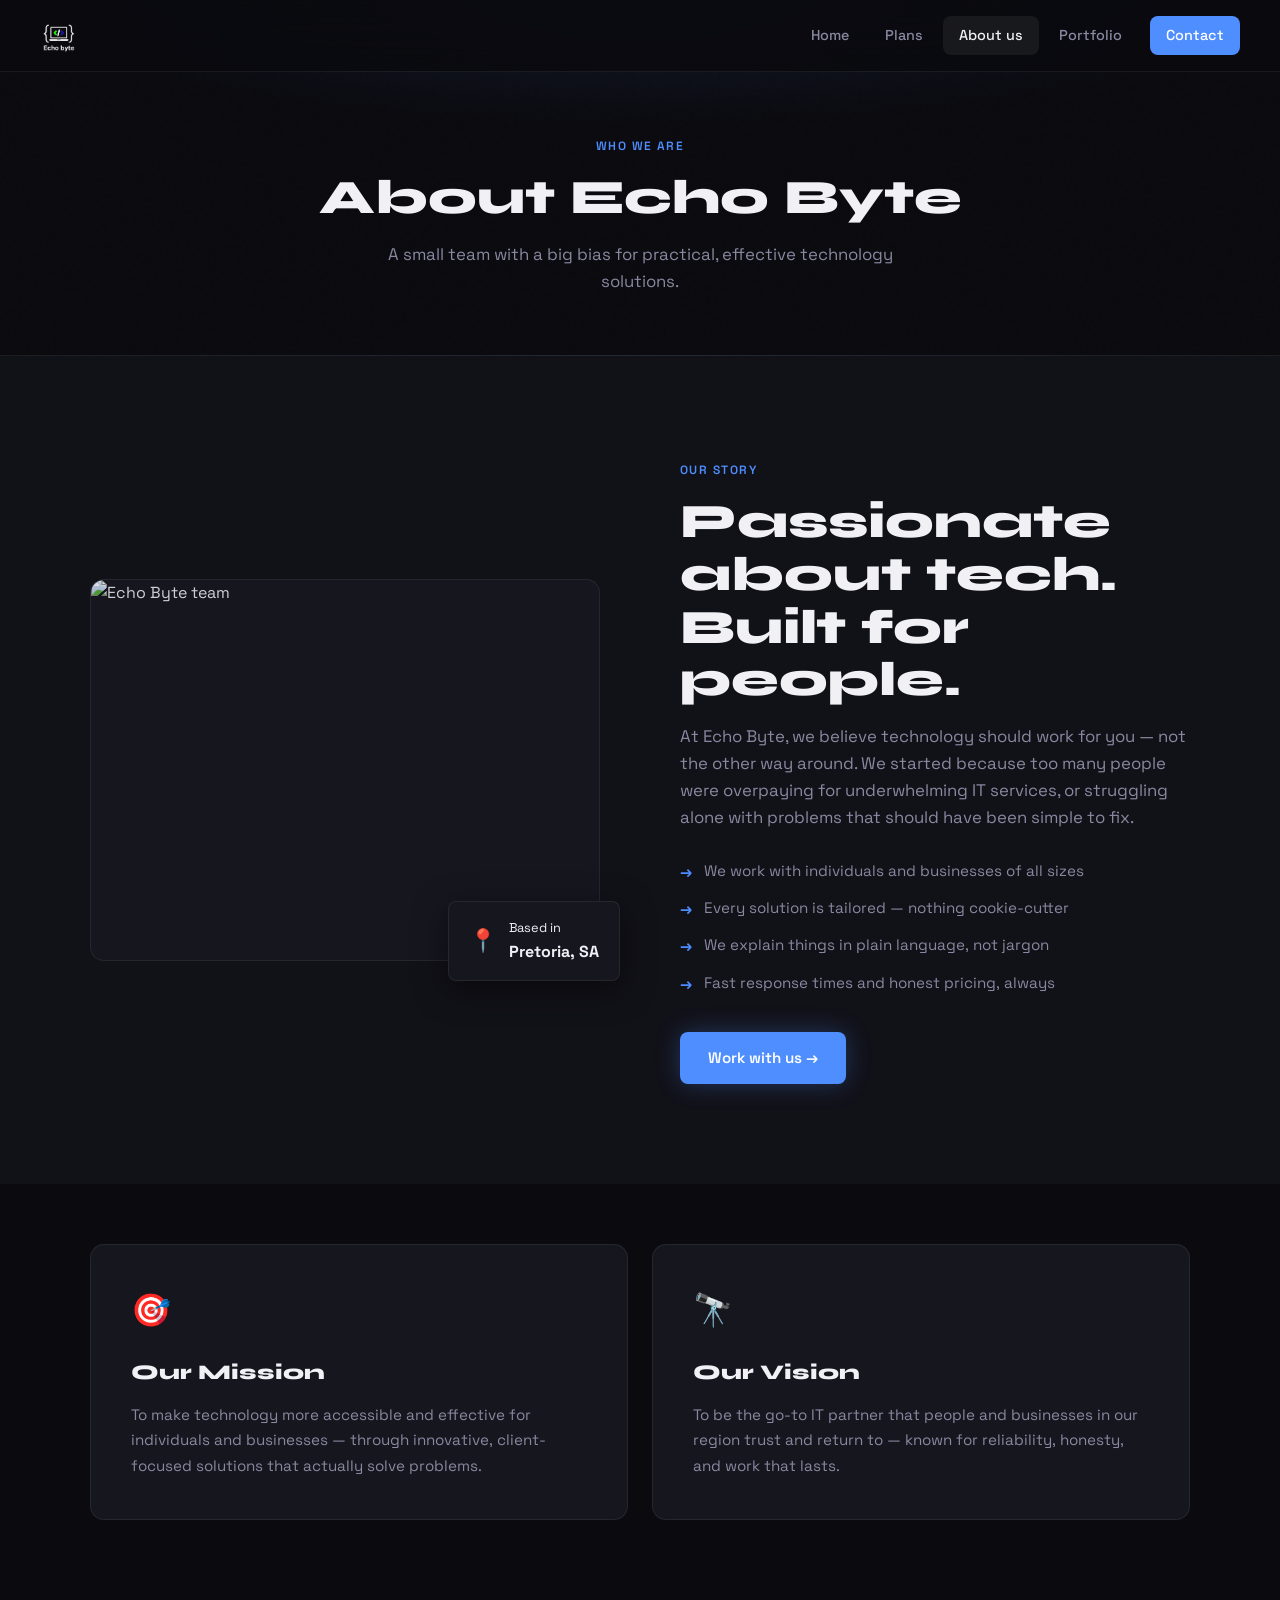
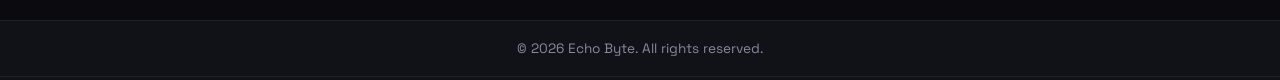
==== commit 48d960d8: "Update about.html" ====
--- a/about.html
+++ b/about.html
@@ -2,7 +2,7 @@
 <html lang="en">
 <head>
   <meta charset="UTF-8">
-  <meta name="viewport" content="width=device-width, initial-scale=1.0">
+  <meta name="viewport" content="width=device-width, initial-scale=1.0, viewport-fit=cover">
   <title>About Us — Echo Byte</title>
   <link rel="stylesheet" href="style.css">
 </head>
@@ -180,5 +180,15 @@
 });
 </script>
 
+<script>
+const toggle = document.getElementById("menuToggle");
+const nav = document.getElementById("mainNav");
+
+toggle.addEventListener("click", () => {
+  nav.classList.toggle("open");
+  toggle.classList.toggle("active");
+});
+</script>
+
 </body>
 </html>
--- a/style.css
+++ b/style.css
@@ -30,6 +30,9 @@
   overflow-x: hidden;
   line-height: 1.6;
 }
+.portfolio-page {
+  min-height: calc(100vh - var(--nav-h) - 200px);
+}
 
 img { max-width: 100%; display: block; }
 a   { text-decoration: none; color: inherit; }
@@ -116,7 +119,60 @@
   border-radius: 2px;
   transition: transform 0.3s, opacity 0.3s;
 }
-
+.menu-toggle.active span:nth-child(1) {
+  transform: translateY(7px) rotate(45deg);
+}
+
+.menu-toggle.active span:nth-child(2) {
+  opacity: 0;
+}
+
+.menu-toggle.active span:nth-child(3) {
+  transform: translateY(-7px) rotate(-45deg);
+}
+@media (max-width: 768px) {
+
+  /* show hamburger */
+  .menu-toggle {
+    display: flex;
+  }
+
+  /* hide desktop nav layout */
+  nav {
+    position: absolute;
+    top: var(--nav-h);
+    left: 0;
+    right: 0;
+
+    background: rgba(10,10,15,0.98);
+    backdrop-filter: blur(20px);
+    -webkit-backdrop-filter: blur(20px);
+
+    margin-left: 0;
+
+    overflow: hidden;
+    max-height: 0;
+    transition: max-height 0.35s ease;
+    z-index: 999;
+  }
+
+  /* stacked menu */
+  nav ul {
+    flex-direction: column;
+    align-items: flex-start;
+    padding: 20px;
+    gap: 12px;
+  }
+
+  nav a {
+    width: 100%;
+  }
+
+  /* OPEN STATE */
+  nav.open {
+    max-height: 400px;
+  }
+}
 /* ── Buttons ─────────────────────────────────────── */
 .btn {
   display: inline-flex;
@@ -1109,13 +1165,6 @@
 }
 
 /* ── Footer ──────────────────────────────────────── */
-/* =========================
-   FOOTER BASE
-========================= */
-
-/* =========================
-   FOOTER REVEAL EFFECT
-========================= */
 
 .footer-reveal {
   position: relative;
@@ -1129,18 +1178,21 @@
 }
 
 .footer-reveal.expanded {
-  height: 500px;
+ height: 500px;
 }
 
 /* copyright bar */
 
 .footer-preview {
-  height: 60px;
+  min-height: 56px;
   display: flex;
   align-items: center;
   justify-content: center;
   border-bottom: 1px solid var(--border);
-}
+  padding: 16px 20px;
+  padding-bottom: calc(16px + env(safe-area-inset-bottom));
+}
+
 
 .footer-preview p {
   margin: 0;
@@ -1151,7 +1203,7 @@
 /* footer content */
 
 .footer-large {
-  padding: 50px 20px;
+  padding: 40px 20px;
 }
 
 .footer-container {
@@ -1207,15 +1259,11 @@
 
 /* mobile */
 
-@media (max-width: 900px) {
+@media (max-width: 768px) {
   .footer-container {
-    grid-template-columns: 1fr 1fr;
-  }
-}
-
-@media (max-width: 600px) {
-  .footer-container {
+    display: grid;
     grid-template-columns: 1fr;
+    gap: 30px;
   }
 }
 
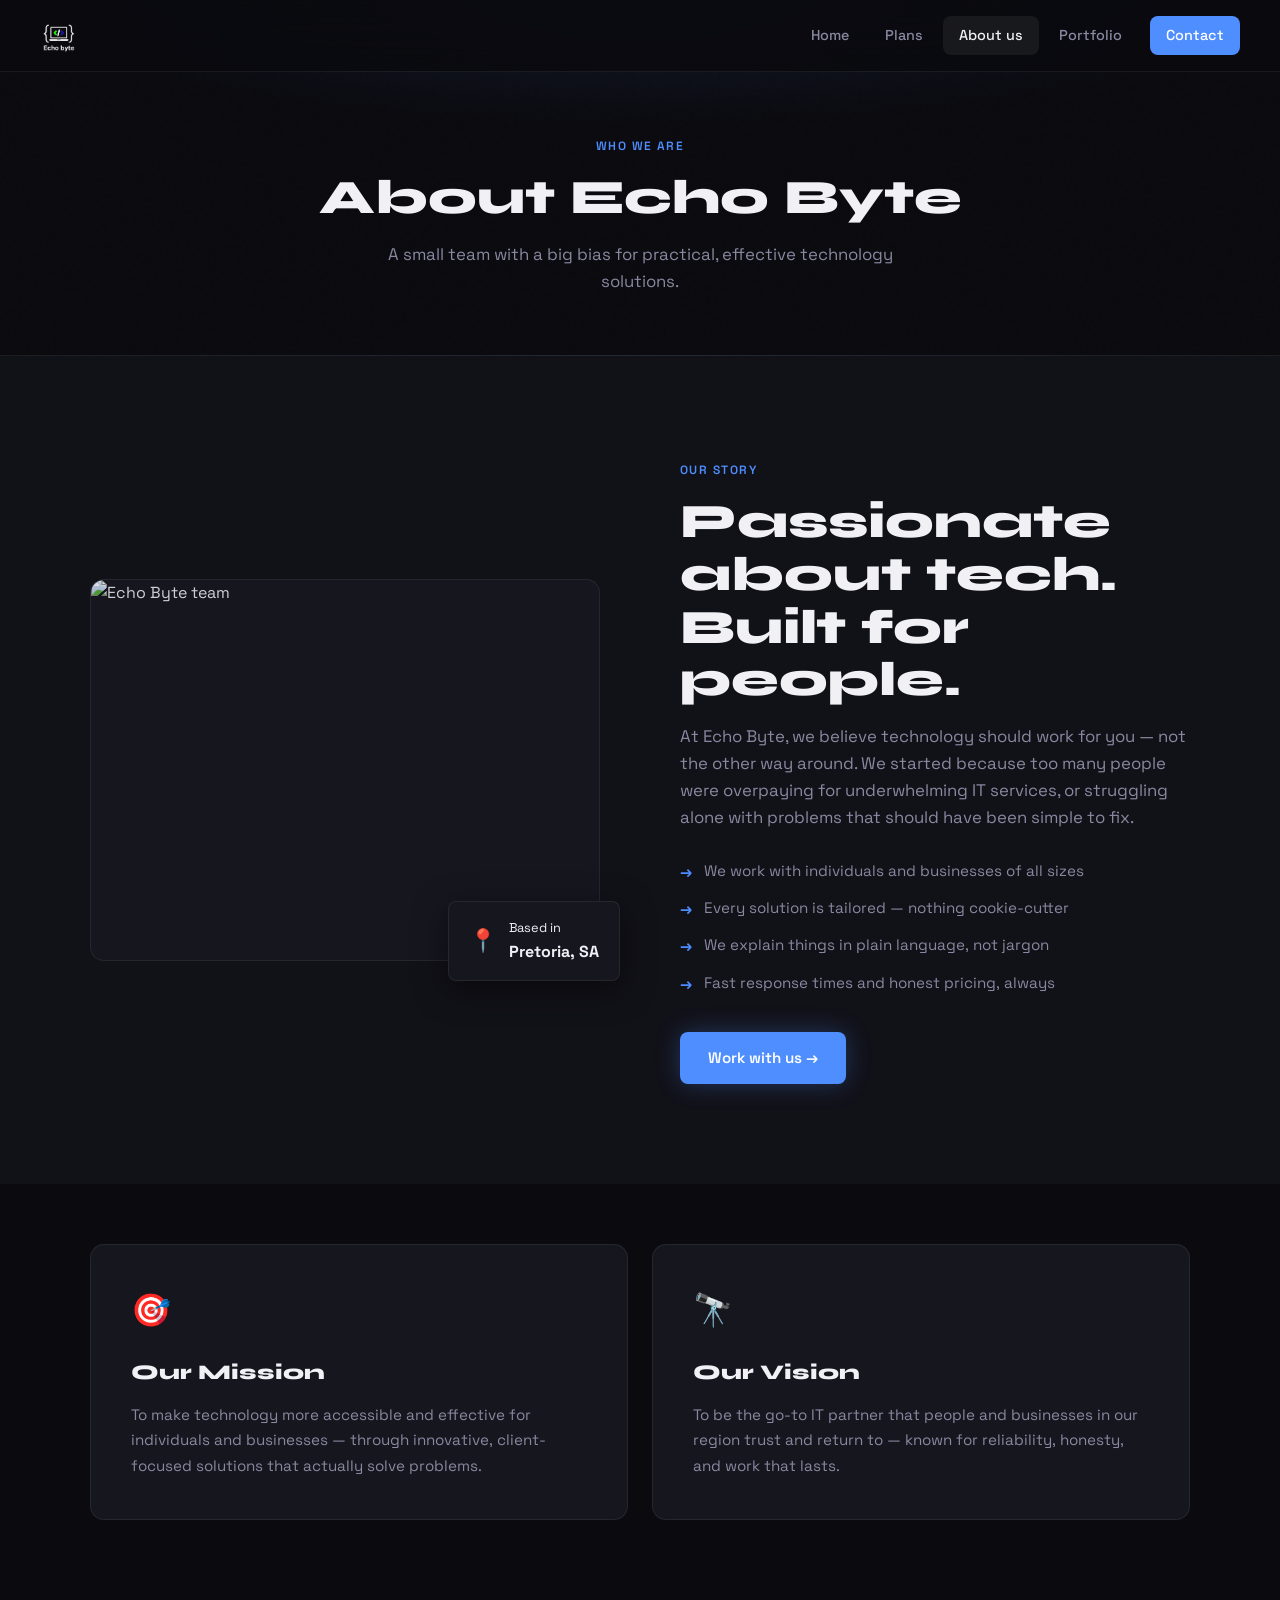
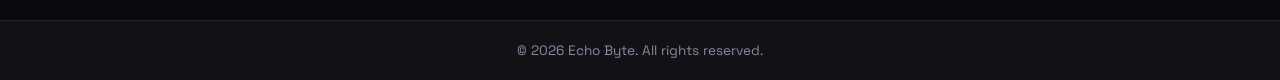
==== commit 90fc4b44: "Update about.html" ====
--- a/about.html
+++ b/about.html
@@ -136,46 +136,41 @@
 <script>
 document.addEventListener("DOMContentLoaded", () => {
   const footer = document.querySelector(".footer-reveal");
+  if (!footer) return;
 
-  if (!footer) return;
+  // Meet die werklike hoogte van die footer inhoud
+  const preview = footer.querySelector(".footer-preview");
+  const large = footer.querySelector(".footer-large");
+  const previewH = preview ? preview.offsetHeight : 60;
+  const largeH = large ? large.scrollHeight : 400;
+  const totalH = previewH + largeH;
+
+  footer.style.setProperty("--footer-expanded-height", totalH + "px");
+  footer.style.height = previewH + "px";
 
   let startY = 0;
 
-  const nearBottom = () =>
-    window.innerHeight + window.scrollY >=
-    document.documentElement.scrollHeight - 10;
+  const nearBottom = () => {
+    const scrollable = document.documentElement.scrollHeight - window.innerHeight;
+    if (scrollable <= 0) return true;
+    return window.innerHeight + window.scrollY >= document.documentElement.scrollHeight - 10;
+  };
 
-  // DESKTOP (mouse wheel)
   window.addEventListener("wheel", (e) => {
     if (!nearBottom()) return;
-
-    if (e.deltaY > 0) {
-      footer.classList.add("expanded");
-    }
-
-    if (e.deltaY < 0) {
-      footer.classList.remove("expanded");
-    }
+    if (e.deltaY > 0) footer.classList.add("expanded");
+    if (e.deltaY < 0) footer.classList.remove("expanded");
   }, { passive: true });
 
-  // MOBILE (touch)
   window.addEventListener("touchstart", (e) => {
     startY = e.touches[0].clientY;
   }, { passive: true });
 
   window.addEventListener("touchmove", (e) => {
     if (!nearBottom()) return;
-
-    const y = e.touches[0].clientY;
-    const diff = startY - y;
-
-    if (diff > 25) {
-      footer.classList.add("expanded"); // swipe up
-    }
-
-    if (diff < -25) {
-      footer.classList.remove("expanded"); // swipe down
-    }
+    const diff = startY - e.touches[0].clientY;
+    if (diff > 25) footer.classList.add("expanded");
+    if (diff < -25) footer.classList.remove("expanded");
   }, { passive: true });
 });
 </script>
--- a/style.css
+++ b/style.css
@@ -1168,31 +1168,28 @@
 
 .footer-reveal {
   position: relative;
-  height: 60px;
   overflow: hidden;
   transition: height 0.45s ease;
   background: var(--bg-2);
   border-top: 1px solid var(--border);
   will-change: height;
-  -webkit-overflow-scrolling: touch;
+  height: 60px;
 }
 
 .footer-reveal.expanded {
- height: 500px;
+  height: var(--footer-expanded-height, 700px);
 }
 
 /* copyright bar */
 
 .footer-preview {
-  min-height: 56px;
+  height: 60px;
   display: flex;
   align-items: center;
   justify-content: center;
   border-bottom: 1px solid var(--border);
-  padding: 16px 20px;
-  padding-bottom: calc(16px + env(safe-area-inset-bottom));
-}
-
+  padding: 0 20px;
+}
 
 .footer-preview p {
   margin: 0;
@@ -1209,7 +1206,6 @@
 .footer-container {
   max-width: 1100px;
   margin: 0 auto;
-
   display: grid;
   grid-template-columns: 2fr 1fr 1fr;
   gap: 50px;
@@ -1260,8 +1256,16 @@
 /* mobile */
 
 @media (max-width: 768px) {
+  .footer-reveal {
+    height: calc(60px + env(safe-area-inset-bottom));
+  }
+
+  .footer-preview {
+    height: calc(60px + env(safe-area-inset-bottom));
+    padding: 0 20px env(safe-area-inset-bottom);
+  }
+
   .footer-container {
-    display: grid;
     grid-template-columns: 1fr;
     gap: 30px;
   }
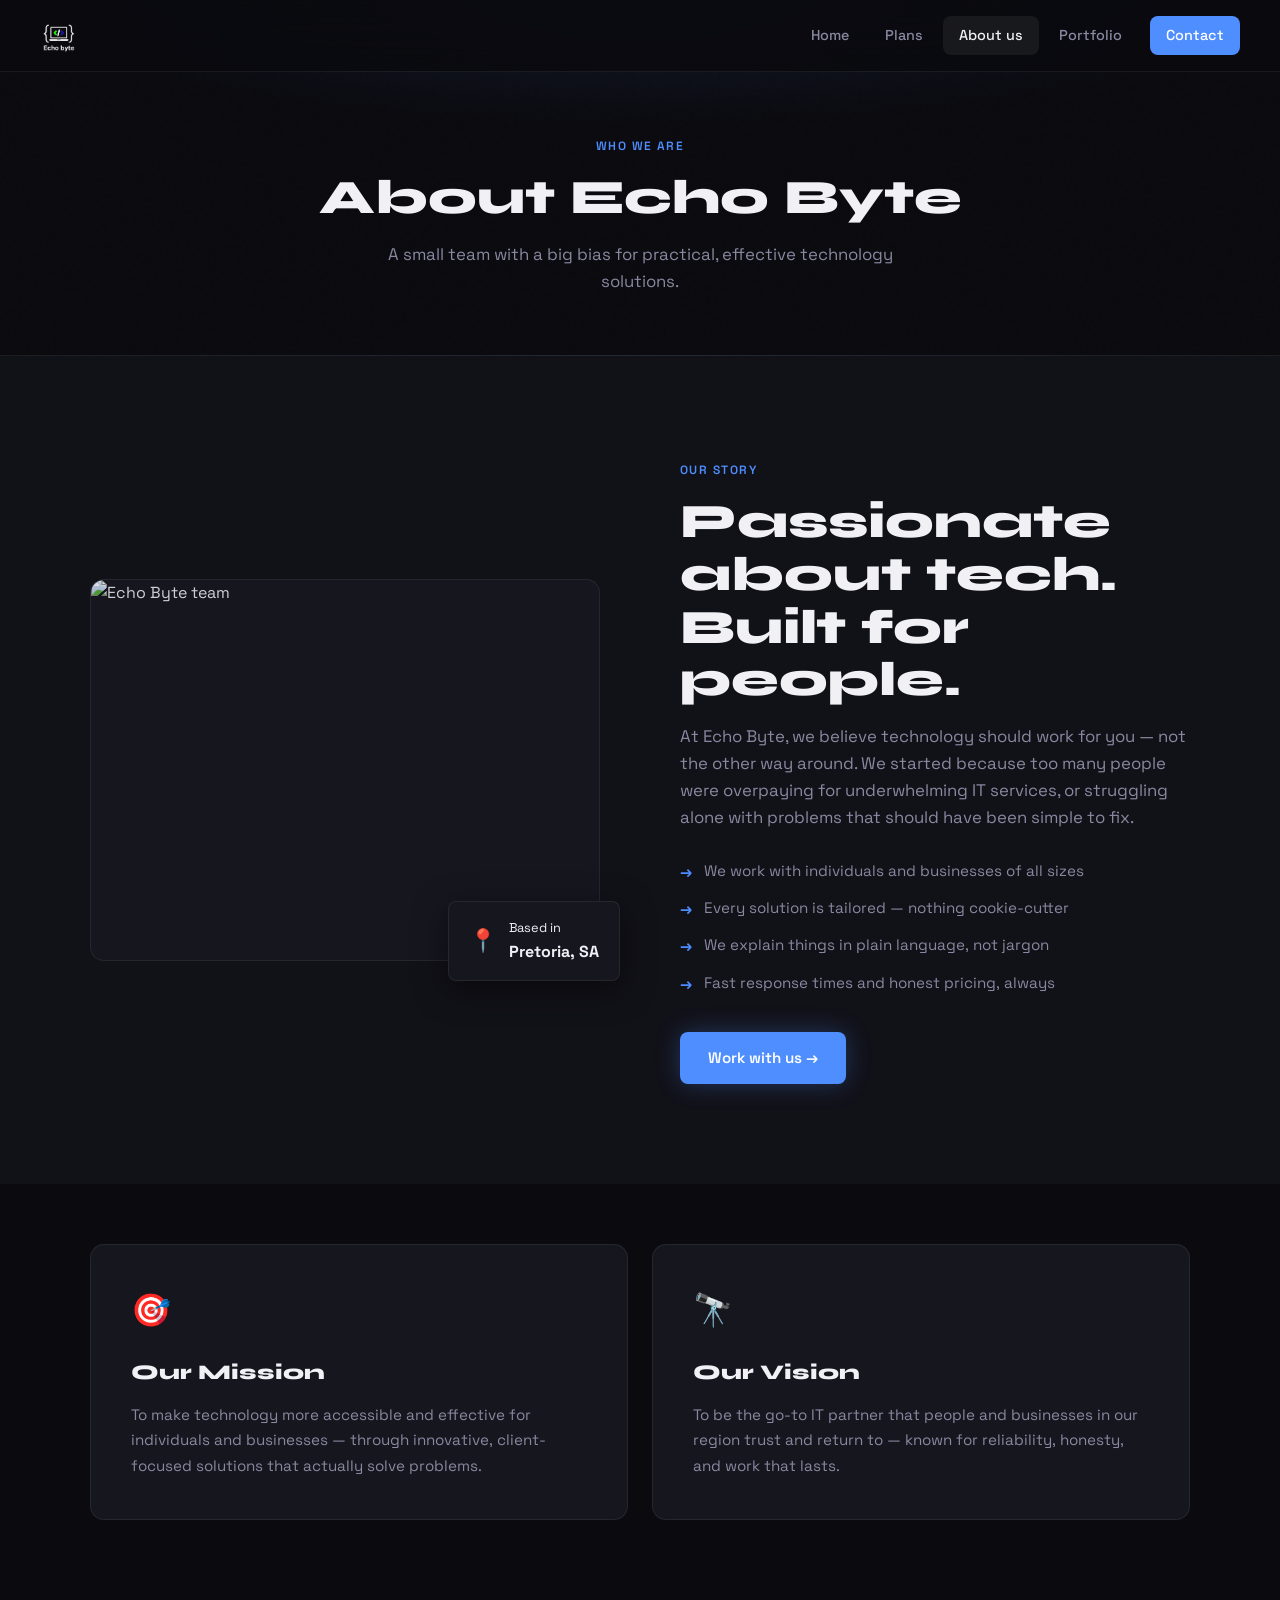
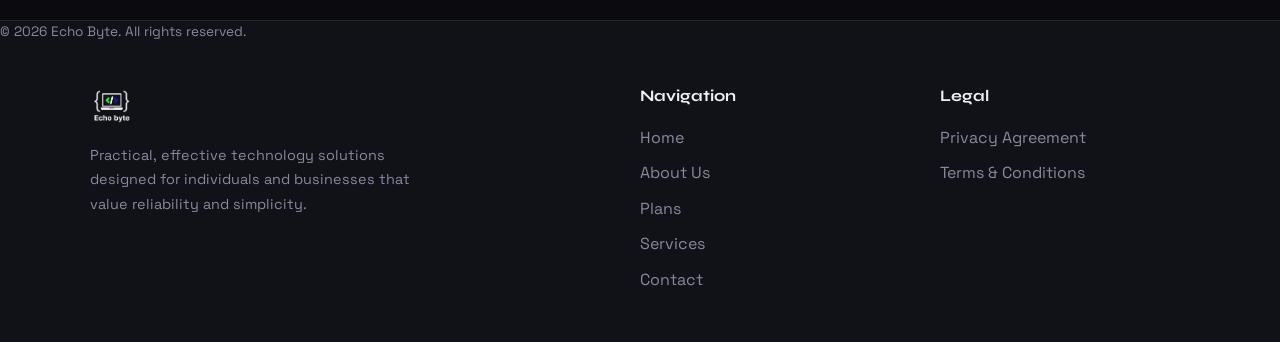
==== commit 2eb0124e: "Add files via upload" ====
--- a/about.html
+++ b/about.html
@@ -136,41 +136,46 @@
 <script>
 document.addEventListener("DOMContentLoaded", () => {
   const footer = document.querySelector(".footer-reveal");
+
   if (!footer) return;
-
-  // Meet die werklike hoogte van die footer inhoud
-  const preview = footer.querySelector(".footer-preview");
-  const large = footer.querySelector(".footer-large");
-  const previewH = preview ? preview.offsetHeight : 60;
-  const largeH = large ? large.scrollHeight : 400;
-  const totalH = previewH + largeH;
-
-  footer.style.setProperty("--footer-expanded-height", totalH + "px");
-  footer.style.height = previewH + "px";
 
   let startY = 0;
 
-  const nearBottom = () => {
-    const scrollable = document.documentElement.scrollHeight - window.innerHeight;
-    if (scrollable <= 0) return true;
-    return window.innerHeight + window.scrollY >= document.documentElement.scrollHeight - 10;
-  };
+  const nearBottom = () =>
+    window.innerHeight + window.scrollY >=
+    document.documentElement.scrollHeight - 60;
 
+  // DESKTOP (mouse wheel)
   window.addEventListener("wheel", (e) => {
     if (!nearBottom()) return;
-    if (e.deltaY > 0) footer.classList.add("expanded");
-    if (e.deltaY < 0) footer.classList.remove("expanded");
+
+    if (e.deltaY > 0) {
+      footer.classList.add("expanded");
+    }
+
+    if (e.deltaY < 0) {
+      footer.classList.remove("expanded");
+    }
   }, { passive: true });
 
+  // MOBILE (touch)
   window.addEventListener("touchstart", (e) => {
     startY = e.touches[0].clientY;
   }, { passive: true });
 
   window.addEventListener("touchmove", (e) => {
     if (!nearBottom()) return;
-    const diff = startY - e.touches[0].clientY;
-    if (diff > 25) footer.classList.add("expanded");
-    if (diff < -25) footer.classList.remove("expanded");
+
+    const y = e.touches[0].clientY;
+    const diff = startY - y;
+
+    if (diff > 25) {
+      footer.classList.add("expanded"); // swipe up
+    }
+
+    if (diff < -25) {
+      footer.classList.remove("expanded"); // swipe down
+    }
   }, { passive: true });
 });
 </script>
--- a/style.css
+++ b/style.css
@@ -29,9 +29,6 @@
   color: var(--text);
   overflow-x: hidden;
   line-height: 1.6;
-}
-.portfolio-page {
-  min-height: calc(100vh - var(--nav-h) - 200px);
 }
 
 img { max-width: 100%; display: block; }
@@ -1173,23 +1170,22 @@
   background: var(--bg-2);
   border-top: 1px solid var(--border);
   will-change: height;
-  height: 60px;
-}
-
-.footer-reveal.expanded {
-  height: var(--footer-expanded-height, 700px);
 }
 
 /* copyright bar */
 
 .footer-preview {
-  height: 60px;
+  .footer-preview {
+  min-height: 56px;
   display: flex;
   align-items: center;
   justify-content: center;
   border-bottom: 1px solid var(--border);
-  padding: 0 20px;
-}
+  padding: 16px 20px;
+  padding-bottom: calc(16px + env(safe-area-inset-bottom));
+}
+}
+
 
 .footer-preview p {
   margin: 0;
@@ -1206,6 +1202,7 @@
 .footer-container {
   max-width: 1100px;
   margin: 0 auto;
+
   display: grid;
   grid-template-columns: 2fr 1fr 1fr;
   gap: 50px;
@@ -1256,16 +1253,8 @@
 /* mobile */
 
 @media (max-width: 768px) {
-  .footer-reveal {
-    height: calc(60px + env(safe-area-inset-bottom));
-  }
-
-  .footer-preview {
-    height: calc(60px + env(safe-area-inset-bottom));
-    padding: 0 20px env(safe-area-inset-bottom);
-  }
-
   .footer-container {
+    display: grid;
     grid-template-columns: 1fr;
     gap: 30px;
   }
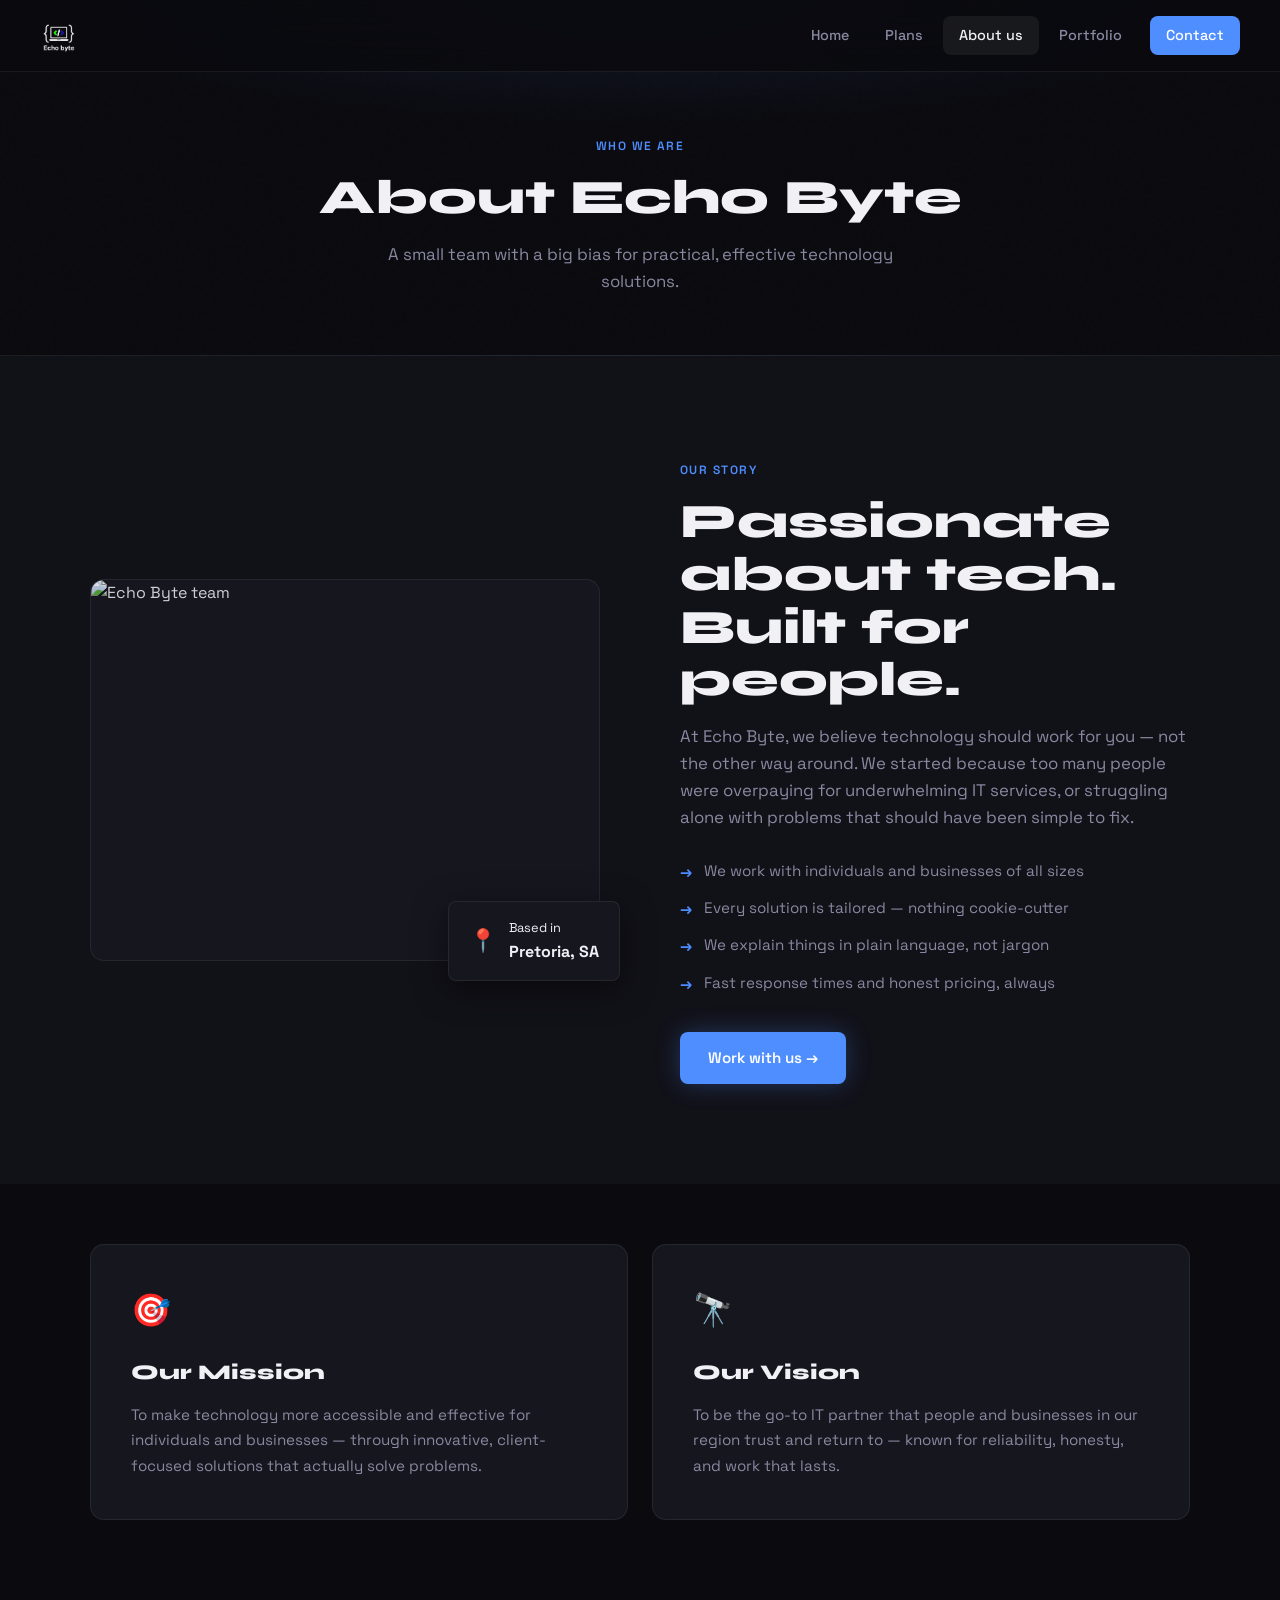
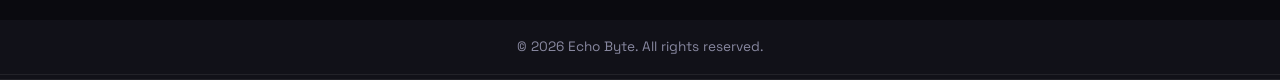
==== commit de2e67e5: "Add files via upload" ====
--- a/about.html
+++ b/about.html
@@ -136,46 +136,44 @@
 <script>
 document.addEventListener("DOMContentLoaded", () => {
   const footer = document.querySelector(".footer-reveal");
-
   if (!footer) return;
 
+  const preview = footer.querySelector(".footer-preview");
+  const large = footer.querySelector(".footer-large");
+  const safeArea = parseInt(getComputedStyle(document.documentElement).getPropertyValue('--sat') || '0');
+const previewH = Math.max(preview ? preview.getBoundingClientRect().height : 60, 60) + safeArea;
+  const largeH = large ? large.scrollHeight : 400;
+  const totalH = previewH + largeH;
+
+  footer.style.height = previewH + "px";
+
+  let expanded = false;
   let startY = 0;
 
-  const nearBottom = () =>
-    window.innerHeight + window.scrollY >=
-    document.documentElement.scrollHeight - 60;
+  const open = () => { expanded = true; footer.style.height = totalH + "px"; };
+  const close = () => { expanded = false; footer.style.height = previewH + "px"; };
 
-  // DESKTOP (mouse wheel)
+  const nearBottom = () => {
+    const scrollable = document.documentElement.scrollHeight - window.innerHeight;
+    if (scrollable <= 0) return true;
+    return window.innerHeight + window.scrollY >= document.documentElement.scrollHeight - 10;
+  };
+
   window.addEventListener("wheel", (e) => {
     if (!nearBottom()) return;
-
-    if (e.deltaY > 0) {
-      footer.classList.add("expanded");
-    }
-
-    if (e.deltaY < 0) {
-      footer.classList.remove("expanded");
-    }
+    if (e.deltaY > 0 && !expanded) open();
+    if (e.deltaY < 0 && expanded) close();
   }, { passive: true });
 
-  // MOBILE (touch)
   window.addEventListener("touchstart", (e) => {
     startY = e.touches[0].clientY;
   }, { passive: true });
 
   window.addEventListener("touchmove", (e) => {
     if (!nearBottom()) return;
-
-    const y = e.touches[0].clientY;
-    const diff = startY - y;
-
-    if (diff > 25) {
-      footer.classList.add("expanded"); // swipe up
-    }
-
-    if (diff < -25) {
-      footer.classList.remove("expanded"); // swipe down
-    }
+    const diff = startY - e.touches[0].clientY;
+    if (diff > 25 && !expanded) open();
+    if (diff < -25 && expanded) close();
   }, { passive: true });
 });
 </script>
--- a/style.css
+++ b/style.css
@@ -19,6 +19,7 @@
   --nav-h:     72px;
   --radius:    14px;
   --radius-sm: 8px;
+  --sat: env(safe-area-inset-bottom);
 }
 
 html { scroll-behavior: smooth; }
@@ -1168,22 +1169,20 @@
   overflow: hidden;
   transition: height 0.45s ease;
   background: var(--bg-2);
-  border-top: 1px solid var(--border);
+  border-bottom: 1px solid var(--border);
   will-change: height;
 }
 
 /* copyright bar */
 
 .footer-preview {
-  .footer-preview {
-  min-height: 56px;
+  max-height: 56px;
   display: flex;
   align-items: center;
   justify-content: center;
   border-bottom: 1px solid var(--border);
   padding: 16px 20px;
   padding-bottom: calc(16px + env(safe-area-inset-bottom));
-}
 }
 
 
